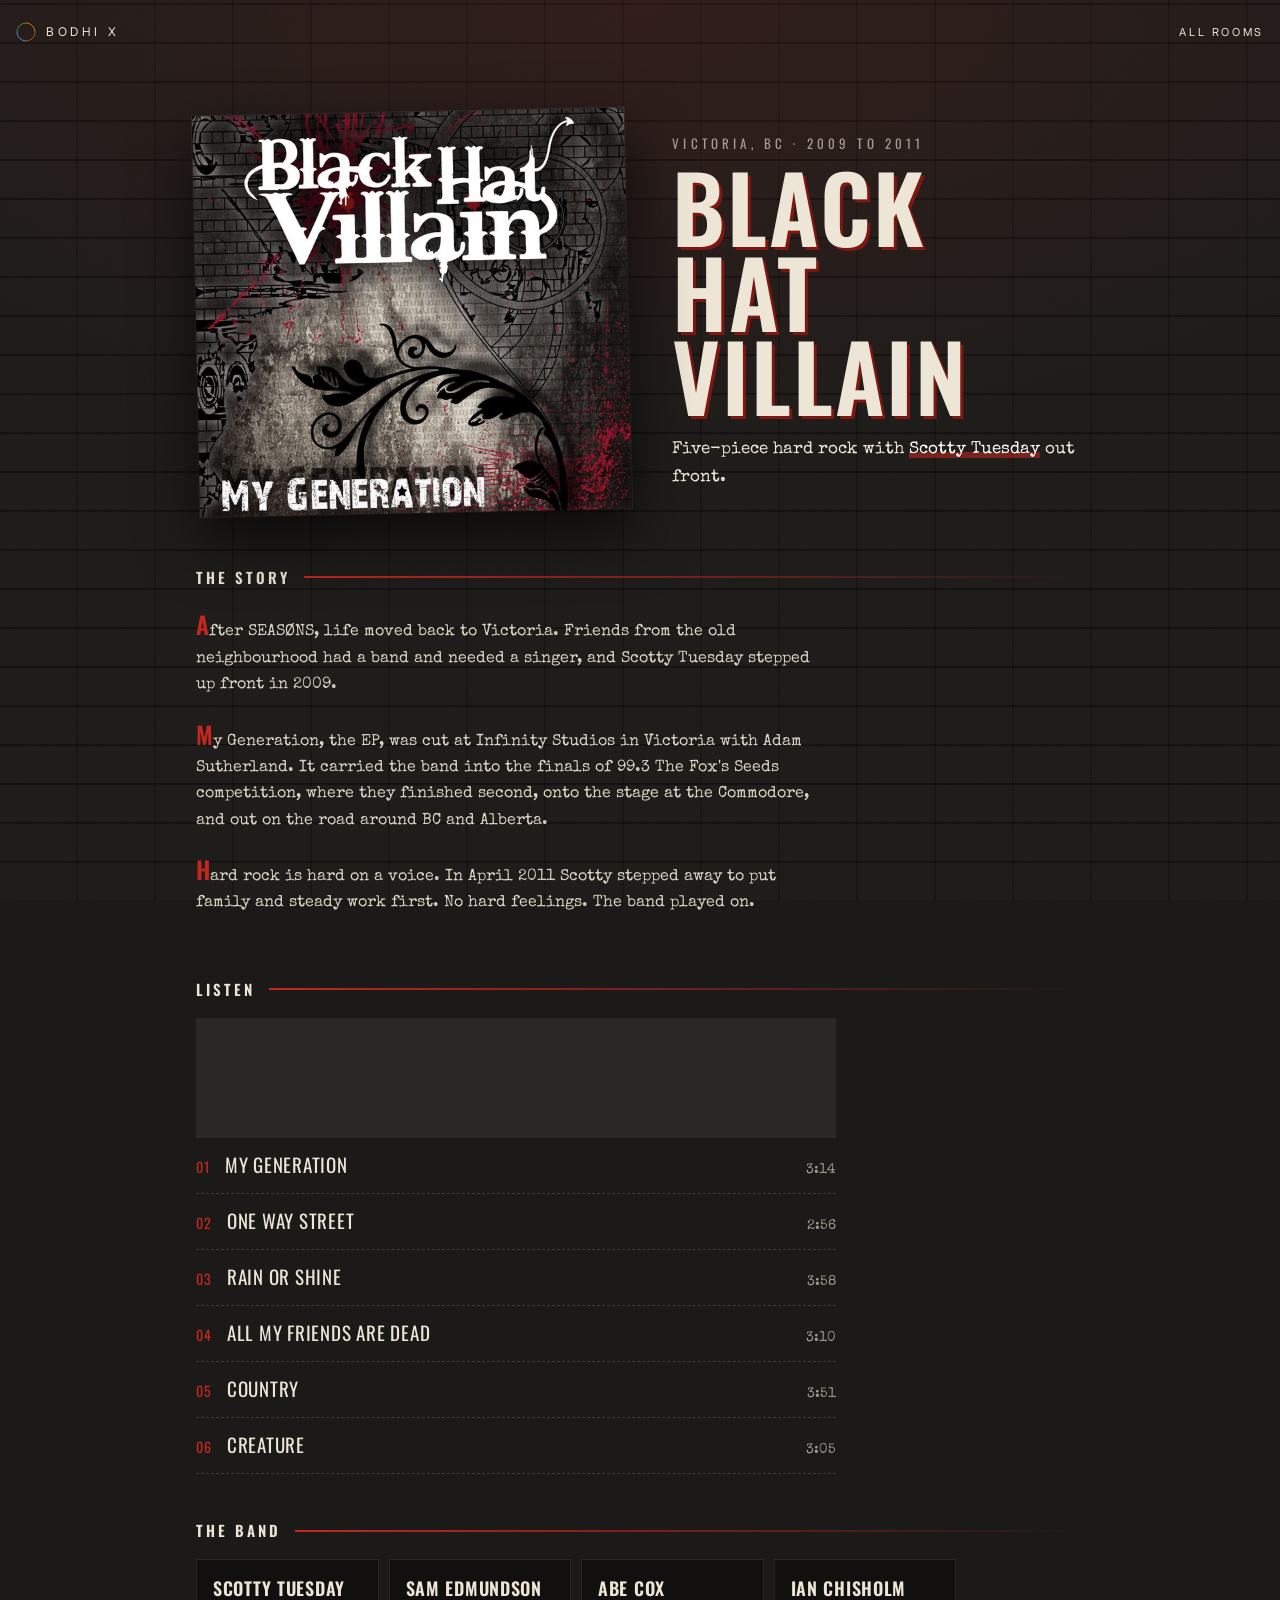
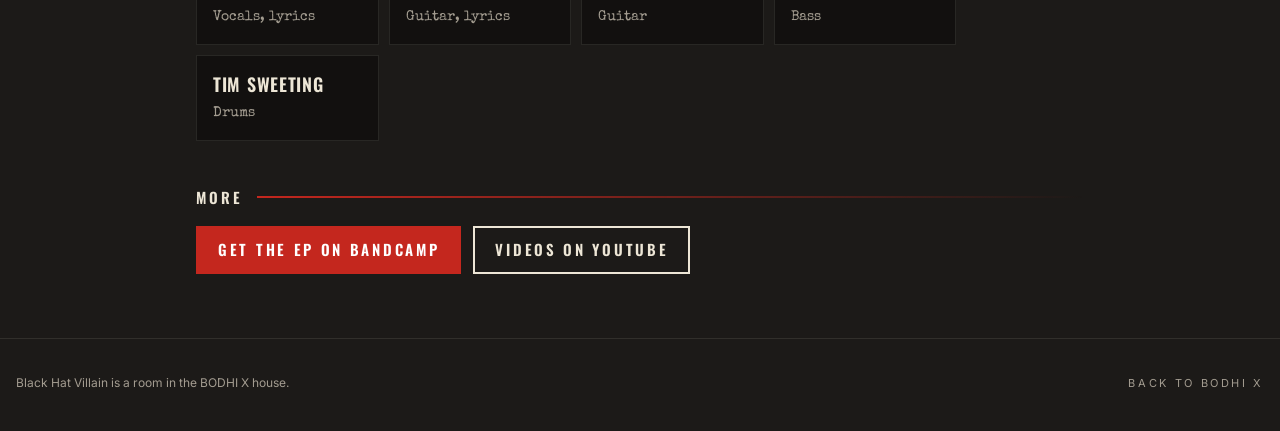
==== black-hat-villain/index.html @ dab0dd43 "Rooms in the order they happened; Black Hat Villain room page in the My Generation look Co-Authored-" ====
<!doctype html>
<html lang="en">
<head>
<meta charset="utf-8">
<meta name="viewport" content="width=device-width, initial-scale=1, viewport-fit=cover">
<title>Black Hat Villain | BODHI X</title>
<meta name="description" content="Black Hat Villain: five-piece hard rock out of Victoria, BC, with Scotty Tuesday out front. The My Generation EP, the Fox Seeds finals, the Commodore.">
<link rel="canonical" href="https://bodhixmusic.com/black-hat-villain/">
<link rel="icon" type="image/svg+xml" href="/assets/marks/favicon.svg">
<link rel="apple-touch-icon" href="/assets/img/apple-touch-icon.png">
<meta name="theme-color" content="#121110">
<meta property="og:type" content="website">
<meta property="og:site_name" content="BODHI X">
<meta property="og:title" content="Black Hat Villain | BODHI X">
<meta property="og:description" content="Five-piece hard rock out of Victoria, BC. The My Generation EP, the Fox Seeds finals, the Commodore.">
<meta property="og:url" content="https://bodhixmusic.com/black-hat-villain/">
<meta property="og:image" content="https://bodhixmusic.com/assets/rooms/black-hat-villain/og-black-hat-villain.jpg">
<meta property="og:image:width" content="1200">
<meta property="og:image:height" content="630">
<meta property="og:image:alt" content="The cover of My Generation by Black Hat Villain: white lettering over a dark brick wall with red splatter and black flourishes.">
<meta name="twitter:card" content="summary_large_image">
<link rel="preload" href="/assets/rooms/black-hat-villain/oswald-latin-600-normal.woff2" as="font" type="font/woff2" crossorigin>
<link rel="stylesheet" href="/assets/tokens/tokens.css">
<link rel="stylesheet" href="/assets/css/bodhix.css">
<style>
@font-face{font-family:"Oswald";src:url("/assets/rooms/black-hat-villain/oswald-latin-400-normal.woff2") format("woff2");font-weight:400;font-display:swap}
@font-face{font-family:"Oswald";src:url("/assets/rooms/black-hat-villain/oswald-latin-600-normal.woff2") format("woff2");font-weight:600;font-display:swap}
@font-face{font-family:"Special Elite";src:url("/assets/rooms/black-hat-villain/special-elite-latin-400-normal.woff2") format("woff2");font-weight:400;font-display:swap}

:root{
  --bhv-black:#121110;
  --bhv-wall:#1C1A18;
  --bhv-ash:#2A2724;
  --bhv-bone:#EDE6D6;
  --bhv-smoke:#A39C90;
  --bhv-blood:#C4271E;
  --bhv-blood-deep:#7E1712;
  --gutter:max(16px,env(safe-area-inset-left,0px));
}
*{box-sizing:border-box}
html{background:var(--bhv-black)}
body{margin:0;min-height:100vh;color:var(--bhv-bone);font-family:"Special Elite","Courier New",monospace;font-size:16px;line-height:1.65;
  background:
    radial-gradient(120% 80% at 50% 0%,rgba(196,39,30,.10),transparent 60%),
    repeating-linear-gradient(0deg,transparent 0 37px,rgba(0,0,0,.35) 37px 39px),
    repeating-linear-gradient(90deg,transparent 0 76px,rgba(0,0,0,.22) 76px 78px),
    var(--bhv-wall);
  background-attachment:fixed;-webkit-font-smoothing:antialiased}
body::before{content:"";position:fixed;inset:0;pointer-events:none;z-index:0;opacity:.22;mix-blend-mode:overlay;
  background-image:url("data:image/svg+xml,%3Csvg xmlns='http://www.w3.org/2000/svg' width='240' height='240'%3E%3Cfilter id='n'%3E%3CfeTurbulence type='fractalNoise' baseFrequency='.9' numOctaves='3' stitchTiles='stitch'/%3E%3CfeColorMatrix values='0 0 0 0 1 0 0 0 0 1 0 0 0 0 1 0 0 0 .9 0'/%3E%3C/filter%3E%3Crect width='100%25' height='100%25' filter='url(%23n)'/%3E%3C/svg%3E")}
a{color:inherit}
.wrap{position:relative;z-index:1;max-width:920px;margin:0 auto;padding:0 var(--gutter)}

/* BODHI X spine strip: the way home, same on every page */
.spine{position:relative;z-index:2;display:flex;justify-content:space-between;align-items:center;padding:calc(env(safe-area-inset-top,0px) + 10px) var(--gutter) 10px;font-family:"Inter",system-ui,sans-serif}
.spine a{display:inline-flex;align-items:center;gap:10px;min-height:44px;text-decoration:none;color:var(--bhv-bone);font-size:11px;letter-spacing:.24em;text-transform:uppercase;font-variation-settings:"opsz" 32}
.spine a:hover,.spine a:focus-visible{color:#fff}
.spine .home span{font-size:12px;letter-spacing:.30em}
.spine img{display:block}

/* hero */
.hero{display:grid;gap:28px;align-items:center;padding:28px 0 8px}
@media (min-width:760px){.hero{grid-template-columns:minmax(0,1.05fr) minmax(0,1fr);gap:44px;padding-top:48px}}
.cover{margin:0;position:relative}
.cover img{display:block;width:100%;height:auto;box-shadow:0 24px 60px rgba(0,0,0,.65),0 0 0 1px rgba(237,230,214,.08);transform:rotate(-1.2deg)}
.cover figcaption{position:absolute;right:-6px;bottom:-14px;transform:rotate(2deg);background:var(--bhv-blood);color:#fff;font-family:"Oswald",sans-serif;font-weight:600;font-size:13px;letter-spacing:.18em;text-transform:uppercase;padding:6px 12px;box-shadow:0 6px 16px rgba(0,0,0,.5)}
.kicker{font-family:"Oswald",sans-serif;font-weight:400;font-size:13px;letter-spacing:.32em;text-transform:uppercase;color:var(--bhv-smoke);margin:0 0 10px}
h1{font-family:"Oswald",sans-serif;font-weight:600;text-transform:uppercase;font-size:clamp(46px,11vw,92px);line-height:.92;letter-spacing:.02em;margin:0;color:var(--bhv-bone);text-shadow:3px 3px 0 var(--bhv-blood-deep)}
.lede{font-size:17px;margin:18px 0 0;color:var(--bhv-bone)}
.lede strong{font-weight:400;color:#fff;background:linear-gradient(transparent 62%,rgba(196,39,30,.55) 62%)}

/* sections */
section{padding:44px 0 0}
h2{font-family:"Oswald",sans-serif;font-weight:600;text-transform:uppercase;letter-spacing:.2em;font-size:15px;margin:0 0 16px;color:var(--bhv-bone);display:flex;align-items:center;gap:14px}
h2::after{content:"";flex:1;height:2px;background:linear-gradient(90deg,var(--bhv-blood),transparent)}
.story p{margin:0 0 16px;max-width:62ch;color:#D9D1C1}
.story p:first-letter{font-family:"Oswald",sans-serif;font-weight:600;font-size:1.5em;color:var(--bhv-blood)}

.listen .player{border:0;width:100%;max-width:640px;height:120px;display:block;background:var(--bhv-ash)}
.tracks{list-style:none;margin:0;padding:0;max-width:640px;counter-reset:t}
.tracks li{counter-increment:t;display:flex;align-items:baseline;gap:14px;padding:11px 0;border-bottom:1px dashed rgba(237,230,214,.16)}
.tracks li::before{content:counter(t,decimal-leading-zero);font-family:"Oswald",sans-serif;color:var(--bhv-blood);font-size:14px;letter-spacing:.1em;min-width:2ch}
.tracks .t{flex:1;font-family:"Oswald",sans-serif;font-weight:400;font-size:19px;letter-spacing:.04em;text-transform:uppercase}
.tracks .d{color:var(--bhv-smoke);font-size:14px}
.note{color:var(--bhv-smoke);font-size:14px;margin:14px 0 0;max-width:62ch}

.lineup{display:grid;grid-template-columns:repeat(auto-fit,minmax(min(170px,100%),1fr));gap:10px;max-width:760px;margin:0;padding:0;list-style:none}
.lineup li{background:rgba(0,0,0,.35);border:1px solid rgba(237,230,214,.1);padding:14px 16px}
.lineup b{display:block;font-family:"Oswald",sans-serif;font-weight:600;font-size:18px;letter-spacing:.04em;text-transform:uppercase;color:var(--bhv-bone)}
.lineup span{color:var(--bhv-smoke);font-size:14px}

.go{display:flex;flex-wrap:wrap;gap:12px}
.go a{display:inline-flex;align-items:center;gap:10px;min-height:48px;padding:0 20px;text-decoration:none;font-family:"Oswald",sans-serif;font-weight:600;font-size:15px;letter-spacing:.18em;text-transform:uppercase;border:2px solid var(--bhv-bone);color:var(--bhv-bone);transition:background .2s,color .2s,border-color .2s}
.go a.hot{background:var(--bhv-blood);border-color:var(--bhv-blood);color:#fff}
.go a:hover,.go a:focus-visible{background:var(--bhv-bone);border-color:var(--bhv-bone);color:var(--bhv-black)}
a:focus-visible{outline:2px solid var(--bhv-blood);outline-offset:3px}

.foot{position:relative;z-index:1;margin-top:64px;padding:22px var(--gutter) calc(env(safe-area-inset-bottom,0px) + 26px);border-top:1px solid rgba(237,230,214,.1);display:flex;flex-wrap:wrap;gap:8px 24px;justify-content:space-between;align-items:center;font-family:"Inter",system-ui,sans-serif;font-size:12px;color:var(--bhv-smoke)}
.foot a{text-decoration:none;letter-spacing:.24em;text-transform:uppercase;font-size:11px;min-height:44px;display:inline-flex;align-items:center}
.foot a:hover{color:var(--bhv-bone)}
@media (prefers-reduced-motion:reduce){*{transition:none!important}}
</style>
</head>
<body>
<header class="spine">
  <a class="home" href="/" aria-label="BODHI X home"><img src="/assets/marks/ring-year.svg" alt="" width="20" height="20"><span>BODHI X</span></a>
  <a href="/#eras-title">All rooms</a>
</header>

<main class="wrap">
  <div class="hero">
    <figure class="cover">
      <img src="/assets/rooms/black-hat-villain/my-generation-1200.jpg" srcset="/assets/rooms/black-hat-villain/my-generation-600.jpg 600w, /assets/rooms/black-hat-villain/my-generation-1200.jpg 1200w" sizes="(min-width:760px) 460px, 92vw" width="1200" height="1112" alt="The cover of My Generation: Black Hat Villain in white lettering over a dark brick wall, red splatter and black flourishes.">
    </figure>
    <div>
      <p class="kicker">Victoria, BC · 2009 to 2011</p>
      <h1>Black Hat Villain</h1>
      <p class="lede">Five-piece hard rock with <strong>Scotty Tuesday</strong> out front.</p>
    </div>
  </div>

  <section class="story" aria-labelledby="story-h">
    <h2 id="story-h">The story</h2>
    <p>After SEASØNS, life moved back to Victoria. Friends from the old neighbourhood had a band and needed a singer, and Scotty Tuesday stepped up front in 2009.</p>
    <p>My Generation, the EP, was cut at Infinity Studios in Victoria with Adam Sutherland. It carried the band into the finals of 99.3 The Fox's Seeds competition, where they finished second, onto the stage at the Commodore, and out on the road around BC and Alberta.</p>
    <p>Hard rock is hard on a voice. In April 2011 Scotty stepped away to put family and steady work first. No hard feelings. The band played on.</p>
  </section>

  <section class="listen" aria-labelledby="listen-h">
    <h2 id="listen-h">Listen</h2>
    <iframe class="player" title="My Generation by Black Hat Villain, on Bandcamp" loading="lazy" src="https://bandcamp.com/EmbeddedPlayer/album=2894257248/size=large/bgcol=1c1a18/linkcol=c4271e/tracklist=false/artwork=none/transparent=true/" seamless></iframe>
    <ol class="tracks" aria-label="My Generation track list">
      <li><span class="t">My Generation</span><span class="d">3:14</span></li>
      <li><span class="t">One Way Street</span><span class="d">2:56</span></li>
      <li><span class="t">Rain or Shine</span><span class="d">3:58</span></li>
      <li><span class="t">All My Friends Are Dead</span><span class="d">3:10</span></li>
      <li><span class="t">Country</span><span class="d">3:51</span></li>
      <li><span class="t">Creature</span><span class="d">3:05</span></li>
    </ol>
  </section>

  <section aria-labelledby="band-h">
    <h2 id="band-h">The band</h2>
    <ul class="lineup">
      <li><b>Scotty Tuesday</b><span>Vocals, lyrics</span></li>
      <li><b>Sam Edmundson</b><span>Guitar, lyrics</span></li>
      <li><b>Abe Cox</b><span>Guitar</span></li>
      <li><b>Ian Chisholm</b><span>Bass</span></li>
      <li><b>Tim Sweeting</b><span>Drums</span></li>
    </ul>
  </section>

  <section aria-labelledby="more-h">
    <h2 id="more-h">More</h2>
    <div class="go">
      <a class="hot" href="https://scottytuesday.bandcamp.com/album/my-generation" target="_blank" rel="me noopener">Get the EP on Bandcamp</a>
      <a href="https://www.youtube.com/@TheBlackHatNation" target="_blank" rel="me noopener">Videos on YouTube</a>
    </div>
  </section>
</main>

<footer class="foot">
  <span>Black Hat Villain is a room in the BODHI X house.</span>
  <a href="/">Back to BODHI X</a>
</footer>
</body>
</html>
---- assets/tokens/tokens.css ----
/* BODHI X tokens, generated from tokens/tokens.json. Single paper theme by design. */
@font-face{font-family:Inter;src:url(../fonts/inter-variable-opsz-wght.woff2) format("woff2");font-weight:100 900;font-display:swap}
:root{
  --paper:#F6F3EA;
  --paper-deep:#ECE8DE;
  --ink:#282623;
  --ink-2:#6E685F;
  --ghost:#D8D2C6;
  --spring:#528E42;
  --summer:#DE8018;
  --autumn:#BA5426;
  --winter:#5C96BE;
  --spring-text:#47733A;
  --summer-text:#935B1D;
  --autumn-text:#A84E26;
  --winter-text:#496D85;
  --space-1:4px;
  --space-2:8px;
  --space-3:12px;
  --space-4:16px;
  --space-5:24px;
  --space-6:32px;
  --space-7:48px;
  --space-8:64px;
  --space-9:96px;
  --radius-none:0px;
  --radius-pill:999px;
  --radius-round:50%;
  --safe-top-9x16:250px;
  --safe-bottom-9x16:420px;
  --safe-right-9x16:140px;
  --safe-left-9x16:64px;
  --cover-margin:6.25%;
  --endscreen-clear-16x9:44%;
  --font-inter:Inter, "Helvetica Neue", Arial, sans-serif;
  color-scheme:light;
}
.mark{font-family:var(--font-inter);font-size:44px;line-height:1.1;font-weight:300;letter-spacing:0.30em;font-variation-settings:"opsz" 32;text-transform:uppercase}
.title{font-family:var(--font-inter);font-size:22px;line-height:1.2;font-weight:300;letter-spacing:0.30em;font-variation-settings:"opsz" 32;text-transform:uppercase}
.label{font-family:var(--font-inter);font-size:13px;line-height:1.4;font-weight:400;letter-spacing:0.26em;font-variation-settings:"opsz" 32;text-transform:uppercase}
.ui{font-family:var(--font-inter);font-size:11px;line-height:1.3;font-weight:400;letter-spacing:0.24em;font-variation-settings:"opsz" 32;text-transform:uppercase}
.lyric-lg{font-family:var(--font-inter);font-size:32px;line-height:1.4;font-weight:300;letter-spacing:0.01em;font-variation-settings:"opsz" 32}
.lyric{font-family:var(--font-inter);font-size:20px;line-height:1.5;font-weight:300;letter-spacing:0.01em;font-variation-settings:"opsz" 32}
.body{font-family:var(--font-inter);font-size:15px;line-height:1.6;font-weight:400}
.note{font-family:var(--font-inter);font-size:13px;line-height:1.45;font-weight:400}
.domain{font-family:var(--font-inter);font-size:15px;line-height:1.3;font-weight:400;letter-spacing:0.10em}
---- assets/css/bodhix.css ----
/* BODHI X spine components. Class prefix bx-. Values come from tokens.css; fallbacks match tokens.json. */
.bx{font-family:var(--font-inter,Inter,"Helvetica Neue",Arial,sans-serif);color:var(--ink,#282623);-webkit-font-smoothing:antialiased}
.bx-caps{text-transform:uppercase;font-weight:300;font-variation-settings:"opsz" 32;letter-spacing:.30em;margin-right:-.30em}
.bx-mark{font-size:44px;line-height:1.1}
.bx-title{font-size:22px;line-height:1.2}
.bx-label{font-size:13px;line-height:1.4;font-weight:400;letter-spacing:.26em;margin-right:-.26em}
.bx-domain{font-size:15px;letter-spacing:.10em;font-weight:400}
.bx-note{font-size:13px;line-height:1.45;color:var(--ink-2,#6E685F)}
.bx-lyric{font-weight:300;font-variation-settings:"opsz" 32;font-size:20px;line-height:1.5;letter-spacing:.01em;text-wrap:balance}
.bx-lyric .w{opacity:.28;transition:opacity .35s ease}
.bx-lyric .w.on{opacity:1}
.bx-spring{color:var(--spring-text,#47733A)}.bx-summer{color:var(--summer-text,#935B1D)}.bx-autumn{color:var(--autumn-text,#A84E26)}.bx-winter{color:var(--winter-text,#496D85)}
.bx-lg-spring{color:var(--spring,#528E42)}.bx-lg-summer{color:var(--summer,#DE8018)}.bx-lg-autumn{color:var(--autumn,#BA5426)}.bx-lg-winter{color:var(--winter,#5C96BE)}
.bx-stage{background:var(--paper,#F6F3EA);padding:24px 16px;display:flex;gap:32px;flex-wrap:wrap;align-items:center;justify-content:center}

/* season stack */
.bx-stack{display:inline-flex;flex-direction:column;gap:6px;font-size:13px}
.bx-stack.right{align-items:flex-end;text-align:right}

/* track line: the end card's text stack */
.bx-trackline{display:flex;flex-direction:column;align-items:center;gap:14px;text-align:center}

/* end card */
.bx-endcard{position:relative;aspect-ratio:9/16;width:270px;max-width:100%;background:var(--paper,#F6F3EA);display:flex;flex-direction:column;align-items:center;padding-top:7.8%}
.bx-endcard img{width:87%;aspect-ratio:1;box-shadow:0 8px 22px rgba(40,38,35,.16);display:block}
.bx-endcard .bx-trackline{margin-top:7%;gap:6px}
.bx-endcard .bx-label{font-size:8px}.bx-endcard .bx-title{font-size:13px}.bx-endcard .bx-domain{font-size:8px}

/* paper tab on a song world */
.bx-tab{display:inline-flex;flex-direction:column;align-items:center;gap:8px;background:var(--paper,#F6F3EA);padding:14px 28px}
.bx-tab .bx-title{font-size:15px}.bx-tab .bx-label{font-size:10px}

/* web: actions */
.bx-tb{background:none;border:0;padding:0;min-height:44px;cursor:pointer;color:var(--ink-2,#6E685F);font:inherit;font-size:11px;font-weight:400;letter-spacing:.24em;text-transform:uppercase;font-variation-settings:"opsz" 32;border-bottom:1px solid transparent;transition:color .3s}
.bx-tb:hover,.bx-tb[aria-pressed="true"]{color:var(--ink,#282623)}
.bx-tb[aria-pressed="true"]{border-bottom-color:currentColor}
.bx-seed{display:inline-flex;align-items:center;gap:10px;min-height:44px;padding:6px 20px 6px 12px;border:1px solid var(--ghost,#D8D2C6);border-radius:var(--radius-pill,999px);background:var(--paper,#F6F3EA);color:var(--ink,#282623);cursor:pointer;font:inherit;font-size:11px;letter-spacing:.26em;text-transform:uppercase;font-variation-settings:"opsz" 32;transition:border-color .3s}
.bx-seed:hover{border-color:var(--ink-2,#6E685F)}
.bx-round{width:46px;height:46px;border-radius:50%;border:1px solid var(--ghost,#D8D2C6);background:transparent;display:grid;place-items:center;color:var(--ink,#282623);cursor:pointer;transition:border-color .3s}
.bx-round:hover{border-color:var(--ink-2,#6E685F)}
.bx-round svg{width:18px;height:18px}
.bx-round.small{width:40px;height:40px;color:var(--ink-2,#6E685F)}.bx-round.small svg{width:12px;height:12px}
:focus-visible{outline:2px solid var(--ink,#282623);outline-offset:4px}

/* web: player dock */
.bx-dock{display:flex;align-items:center;gap:14px;max-width:520px;width:100%}
.bx-dock .trk{flex:1;min-width:0}
.bx-dock .trk p{margin:0}
.bx-time{font-size:12px;color:var(--ink-2,#6E685F);font-variant-numeric:tabular-nums}

/* web: song list */
.bx-songs{list-style:none;margin:0;padding:0;max-width:520px;width:100%}
.bx-song{display:grid;grid-template-columns:3.5em 1fr auto;align-items:center;gap:12px;padding:12px 0;border-bottom:1px solid var(--ghost,#D8D2C6)}
.bx-song .n{font-size:12px;color:var(--ink-2,#6E685F);font-variant-numeric:tabular-nums;letter-spacing:.1em}
.bx-song .t{font-size:13px;letter-spacing:.26em;text-transform:uppercase;font-variation-settings:"opsz" 32;font-weight:400}
.bx-song .s{font-size:12px;color:var(--ink-2,#6E685F)}
.bx-song.waiting .t{color:var(--ink-2,#6E685F)}
.bx-dot{display:inline-block;width:7px;height:7px;border-radius:50%;margin-right:8px;vertical-align:1px;background:var(--ghost,#D8D2C6)}
.bx-dot.spring{background:var(--spring,#528E42)}.bx-dot.summer{background:var(--summer,#DE8018)}.bx-dot.autumn{background:var(--autumn,#BA5426)}.bx-dot.winter{background:var(--winter,#5C96BE)}

/* web: era room */
.bx-eras{display:grid;grid-template-columns:repeat(auto-fit,minmax(200px,1fr));gap:1px;background:var(--ghost,#D8D2C6);border:1px solid var(--ghost,#D8D2C6);max-width:640px;width:100%}
.bx-era{background:var(--paper,#F6F3EA);padding:24px 20px;display:flex;flex-direction:column;gap:10px;min-height:140px}
.bx-era .mark{width:40px;height:40px}
.bx-era.closed{background:var(--paper-deep,#ECE8DE)}
.bx-era.closed .bx-title{color:var(--ink-2,#6E685F)}

/* web: credits */
.bx-credits{display:grid;grid-template-columns:auto 1fr;gap:4px 18px;font-size:14px;margin:0}
.bx-credits dt{color:var(--ink-2,#6E685F)}.bx-credits dd{margin:0}
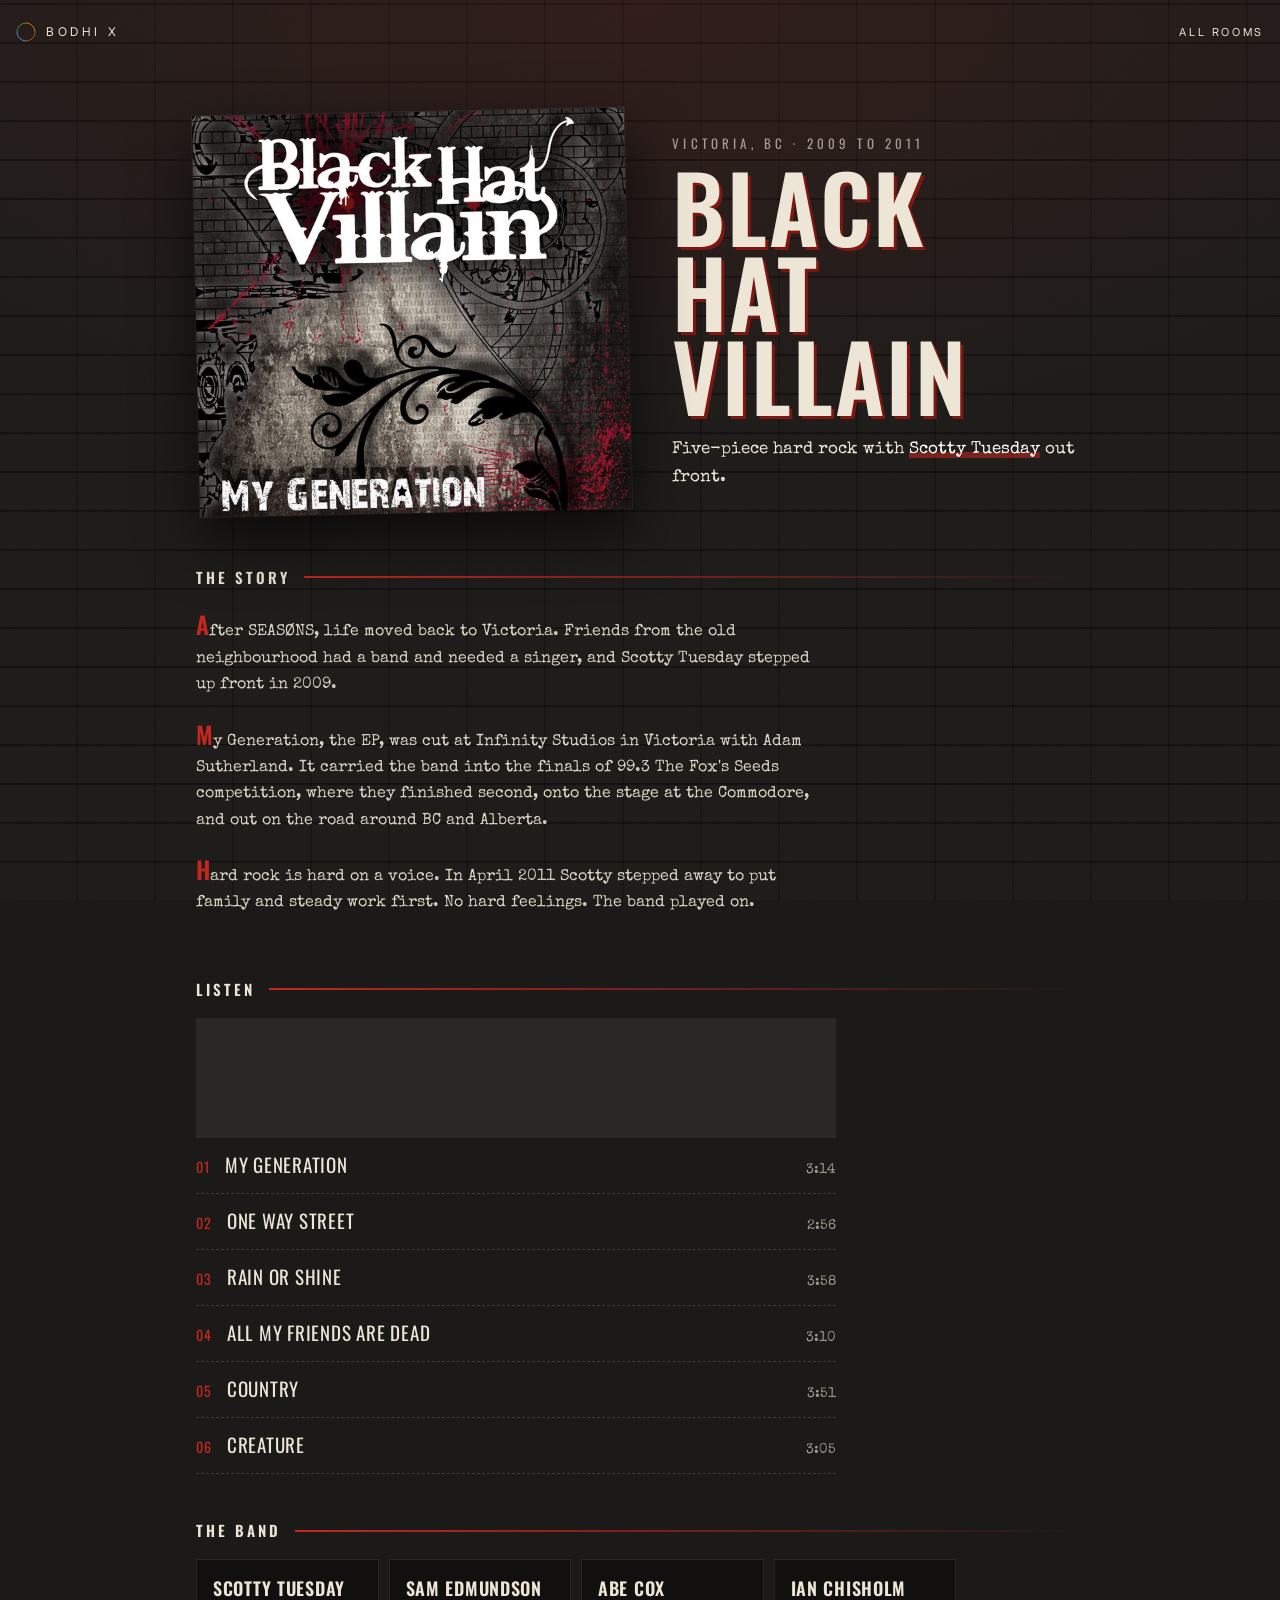
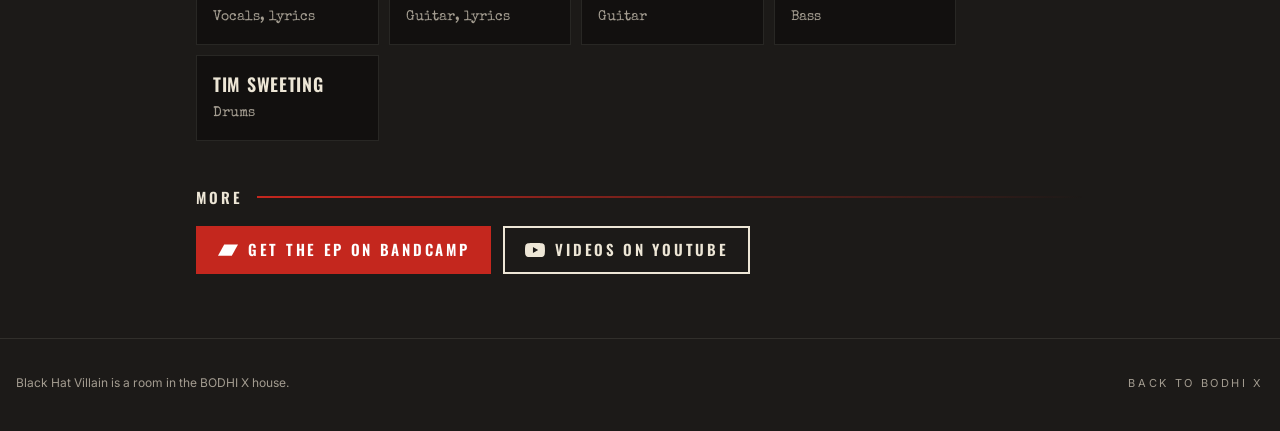
==== commit db1409ee: "Links look like links: stacked room buttons with platform icons; icons on Follow links Co-Authored-B" ====
--- a/black-hat-villain/index.html
+++ b/black-hat-villain/index.html
@@ -91,6 +91,7 @@
 
 .go{display:flex;flex-wrap:wrap;gap:12px}
 .go a{display:inline-flex;align-items:center;gap:10px;min-height:48px;padding:0 20px;text-decoration:none;font-family:"Oswald",sans-serif;font-weight:600;font-size:15px;letter-spacing:.18em;text-transform:uppercase;border:2px solid var(--bhv-bone);color:var(--bhv-bone);transition:background .2s,color .2s,border-color .2s}
+.go .ico{width:20px;height:20px;fill:currentColor;flex:none}
 .go a.hot{background:var(--bhv-blood);border-color:var(--bhv-blood);color:#fff}
 .go a:hover,.go a:focus-visible{background:var(--bhv-bone);border-color:var(--bhv-bone);color:var(--bhv-black)}
 a:focus-visible{outline:2px solid var(--bhv-blood);outline-offset:3px}
@@ -102,6 +103,7 @@
 </style>
 </head>
 <body>
+<svg class="icon-sprite" aria-hidden="true" style="position:absolute;width:0;height:0;overflow:hidden" xmlns="http://www.w3.org/2000/svg"><symbol id="i-bandcamp" viewBox="0 0 24 24"><path d="M0 18.75l7.437-13.5H24l-7.438 13.5H0z"/></symbol><symbol id="i-youtube" viewBox="0 0 24 24"><path d="M23.498 6.186a3.016 3.016 0 0 0-2.122-2.136C19.505 3.545 12 3.545 12 3.545s-7.505 0-9.377.505A3.017 3.017 0 0 0 .502 6.186C0 8.07 0 12 0 12s0 3.93.502 5.814a3.016 3.016 0 0 0 2.122 2.136c1.871.505 9.376.505 9.376.505s7.505 0 9.377-.505a3.015 3.015 0 0 0 2.122-2.136C24 15.93 24 12 24 12s0-3.93-.502-5.814zM9.545 15.568V8.432L15.818 12l-6.273 3.568z"/></symbol></svg>
 <header class="spine">
   <a class="home" href="/" aria-label="BODHI X home"><img src="/assets/marks/ring-year.svg" alt="" width="20" height="20"><span>BODHI X</span></a>
   <a href="/#eras-title">All rooms</a>
@@ -153,8 +155,8 @@
   <section aria-labelledby="more-h">
     <h2 id="more-h">More</h2>
     <div class="go">
-      <a class="hot" href="https://scottytuesday.bandcamp.com/album/my-generation" target="_blank" rel="me noopener">Get the EP on Bandcamp</a>
-      <a href="https://www.youtube.com/@TheBlackHatNation" target="_blank" rel="me noopener">Videos on YouTube</a>
+      <a class="hot" href="https://scottytuesday.bandcamp.com/album/my-generation" target="_blank" rel="me noopener"><svg class="ico" aria-hidden="true" focusable="false"><use href="#i-bandcamp"/></svg>Get the EP on Bandcamp</a>
+      <a href="https://www.youtube.com/@TheBlackHatNation" target="_blank" rel="me noopener"><svg class="ico" aria-hidden="true" focusable="false"><use href="#i-youtube"/></svg>Videos on YouTube</a>
     </div>
   </section>
 </main>
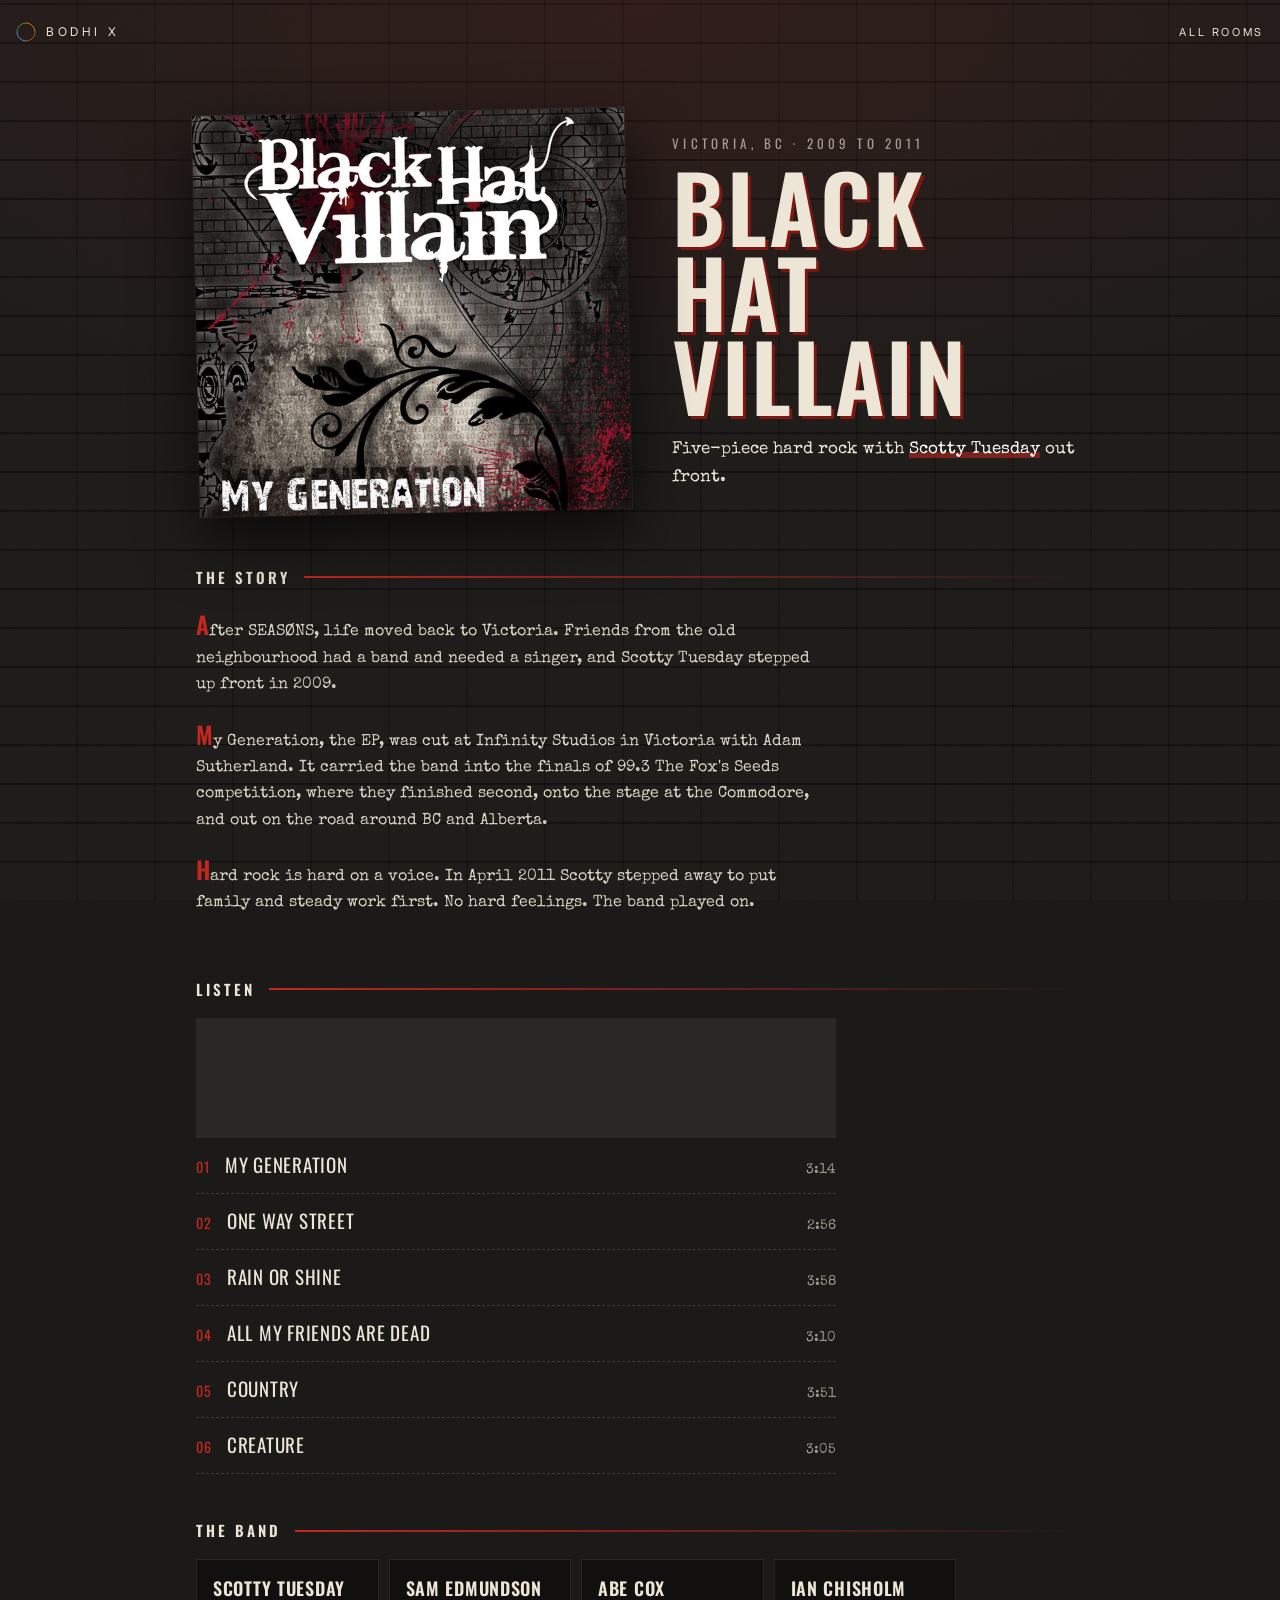
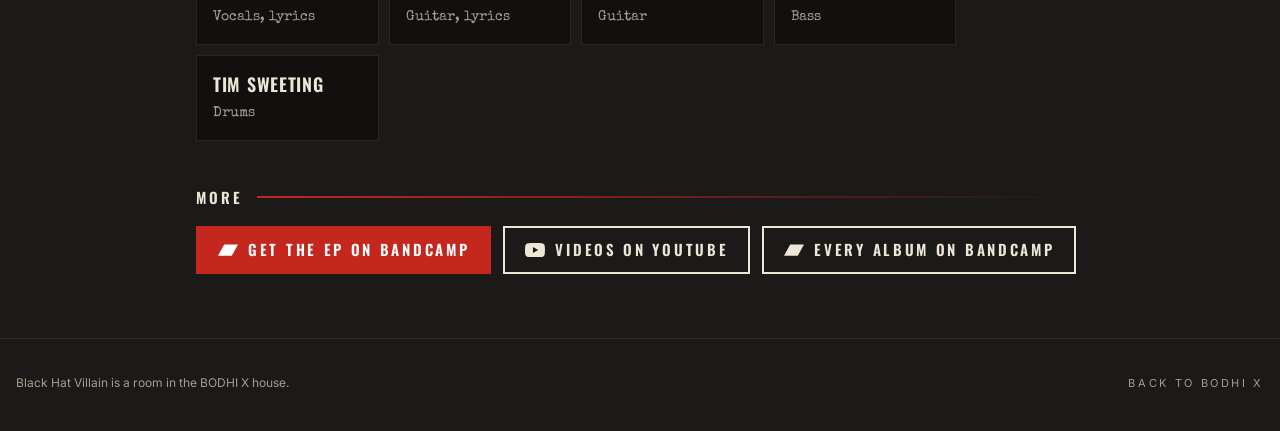
==== commit 940b1d5f: "Every era gets its own room page: Heavy Sun, The Next T-Shirt, The originals, The marriage years; ho" ====
--- a/black-hat-villain/index.html
+++ b/black-hat-villain/index.html
@@ -157,6 +157,7 @@
     <div class="go">
       <a class="hot" href="https://scottytuesday.bandcamp.com/album/my-generation" target="_blank" rel="me noopener"><svg class="ico" aria-hidden="true" focusable="false"><use href="#i-bandcamp"/></svg>Get the EP on Bandcamp</a>
       <a href="https://www.youtube.com/@TheBlackHatNation" target="_blank" rel="me noopener"><svg class="ico" aria-hidden="true" focusable="false"><use href="#i-youtube"/></svg>Videos on YouTube</a>
+      <a href="https://scottytuesday.bandcamp.com" target="_blank" rel="me noopener"><svg class="ico" aria-hidden="true" focusable="false"><use href="#i-bandcamp"/></svg>Every album on Bandcamp</a>
     </div>
   </section>
 </main>
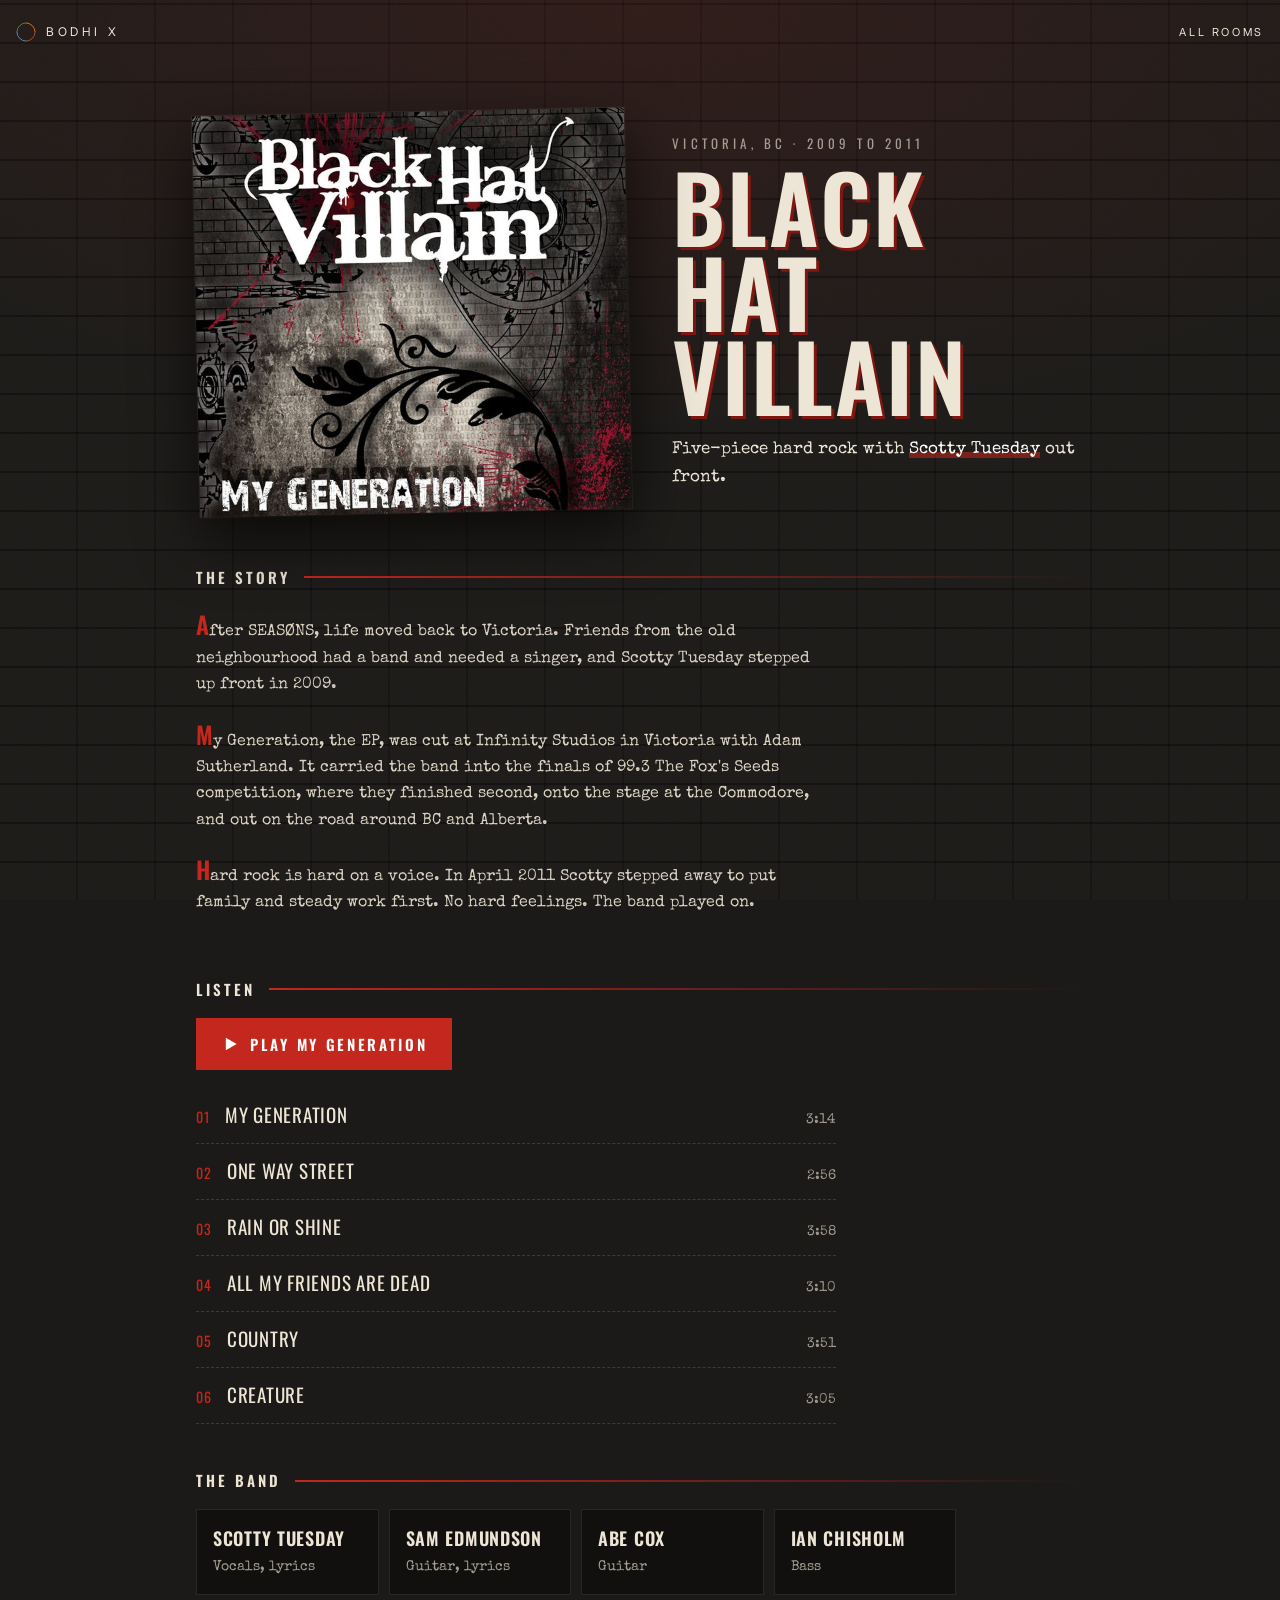
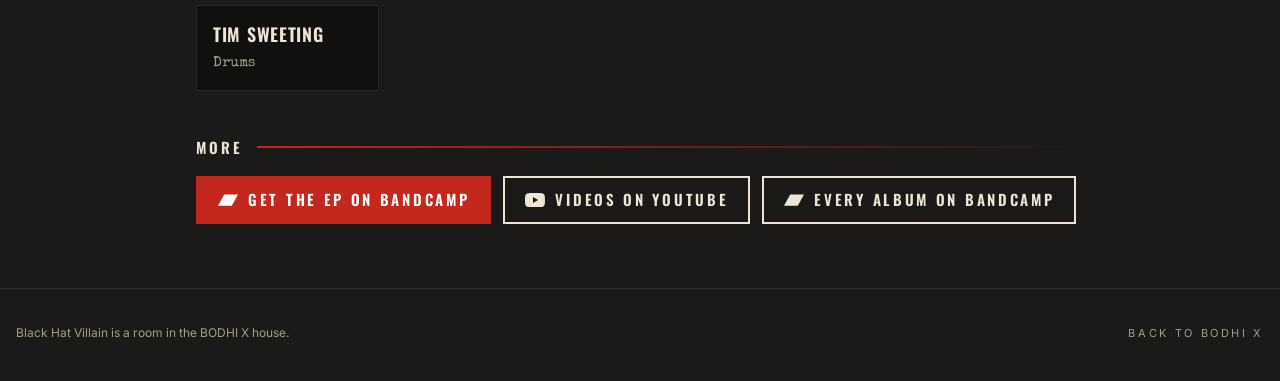
==== commit 41bcad95: "One player for the whole site: Play buttons load the album into a bottom bar that keeps playing acro" ====
--- a/black-hat-villain/index.html
+++ b/black-hat-villain/index.html
@@ -22,6 +22,7 @@
 <link rel="preload" href="/assets/rooms/black-hat-villain/oswald-latin-600-normal.woff2" as="font" type="font/woff2" crossorigin>
 <link rel="stylesheet" href="/assets/tokens/tokens.css">
 <link rel="stylesheet" href="/assets/css/bodhix.css">
+<script src="/assets/js/dock.js" defer></script>
 <style>
 @font-face{font-family:"Oswald";src:url("/assets/rooms/black-hat-villain/oswald-latin-400-normal.woff2") format("woff2");font-weight:400;font-display:swap}
 @font-face{font-family:"Oswald";src:url("/assets/rooms/black-hat-villain/oswald-latin-600-normal.woff2") format("woff2");font-weight:600;font-display:swap}
@@ -92,6 +93,10 @@
 .go{display:flex;flex-wrap:wrap;gap:12px}
 .go a{display:inline-flex;align-items:center;gap:10px;min-height:48px;padding:0 20px;text-decoration:none;font-family:"Oswald",sans-serif;font-weight:600;font-size:15px;letter-spacing:.18em;text-transform:uppercase;border:2px solid var(--bhv-bone);color:var(--bhv-bone);transition:background .2s,color .2s,border-color .2s}
 .go .ico{width:20px;height:20px;fill:currentColor;flex:none}
+.go button{display:inline-flex;align-items:center;gap:10px;min-height:52px;padding:0 22px;font-family:"Oswald",sans-serif;font-weight:600;font-size:15px;letter-spacing:.18em;text-transform:uppercase;border:2px solid var(--bhv-blood);background:var(--bhv-blood);color:#fff;cursor:pointer}
+.go button.is-loaded{background:transparent;color:var(--bhv-bone);border-color:var(--bhv-bone)}
+.play-row{margin:0 0 18px}
+h1[tabindex="-1"]:focus{outline:none}
 .go a.hot{background:var(--bhv-blood);border-color:var(--bhv-blood);color:#fff}
 .go a:hover,.go a:focus-visible{background:var(--bhv-bone);border-color:var(--bhv-bone);color:var(--bhv-black)}
 a:focus-visible{outline:2px solid var(--bhv-blood);outline-offset:3px}
@@ -130,7 +135,7 @@
 
   <section class="listen" aria-labelledby="listen-h">
     <h2 id="listen-h">Listen</h2>
-    <iframe class="player" title="My Generation by Black Hat Villain, on Bandcamp" loading="lazy" src="https://bandcamp.com/EmbeddedPlayer/album=2894257248/size=large/bgcol=1c1a18/linkcol=c4271e/tracklist=false/artwork=none/transparent=true/" seamless></iframe>
+    <div class="go play-row"><button type="button" class="hot play-album" data-album="2894257248" data-title="My Generation" data-room="Black Hat Villain" data-room-href="/black-hat-villain/" data-cover="/assets/rooms/black-hat-villain/my-generation-600.jpg"><svg class="ico" aria-hidden="true" focusable="false" viewBox="0 0 24 24"><path d="M7 4.5v15l13-7.5z" fill="currentColor"/></svg><span class="pa-label">Play My Generation</span></button></div>
     <ol class="tracks" aria-label="My Generation track list">
       <li><span class="t">My Generation</span><span class="d">3:14</span></li>
       <li><span class="t">One Way Street</span><span class="d">2:56</span></li>
